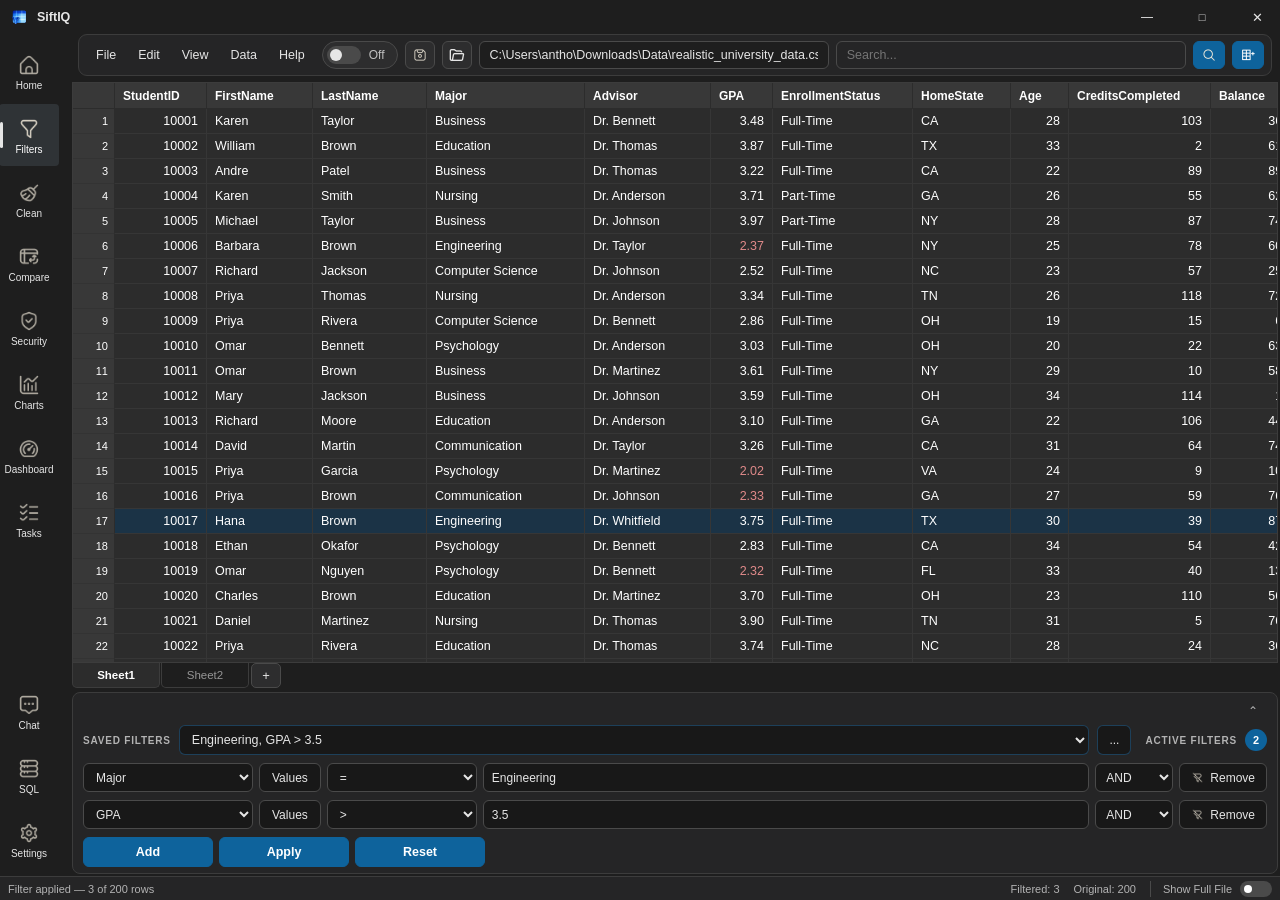
==== demo/index.html @ b126dd20 "Replace website with redesigned SiftIQ experience" ====
<!doctype html>
<html lang="en">
  <head>
    <meta charset="UTF-8" />
    <meta name="viewport" content="width=device-width, initial-scale=1.0" />
    <title>SiftIQ Live Workspace</title>
    <style>
      html, body { height: 100%; margin: 0; background: #0b0f14; color: #dbe8f4; font-family: "Segoe UI", Arial, sans-serif; }
      body { display: grid; place-items: center; }
      .loader { display: grid; justify-items: center; gap: 14px; }
      .loader span { width: 34px; height: 34px; border: 3px solid #28445f; border-top-color: #55a9ff; border-radius: 50%; animation: spin .8s linear infinite; }
      .loader p { margin: 0; color: #8fa6b9; font-size: 13px; }
      @keyframes spin { to { transform: rotate(360deg); } }
    </style>
  </head>
  <body>
    <div class="loader"><span></span><p>Loading SiftIQ workspace...</p></div>
    <script>
      (async () => {
        const files = Array.from({ length: 22 }, (_, index) => `parts/chunk-${String(index).padStart(2, "0")}.txt`);
        const chunks = await Promise.all(files.map(async (file) => {
          const response = await fetch(file);
          if (!response.ok) throw new Error(`Unable to load ${file}`);
          return response.text();
        }));
        const binary = atob(chunks.join(""));
        const bytes = Uint8Array.from(binary, (character) => character.charCodeAt(0));
        const html = new TextDecoder().decode(bytes);
        document.open();
        document.write(html);
        document.close();
      })().catch((error) => {
        document.body.innerHTML = `<p>Unable to load the product preview: ${error.message}</p>`;
      });
    </script>
  </body>
</html>
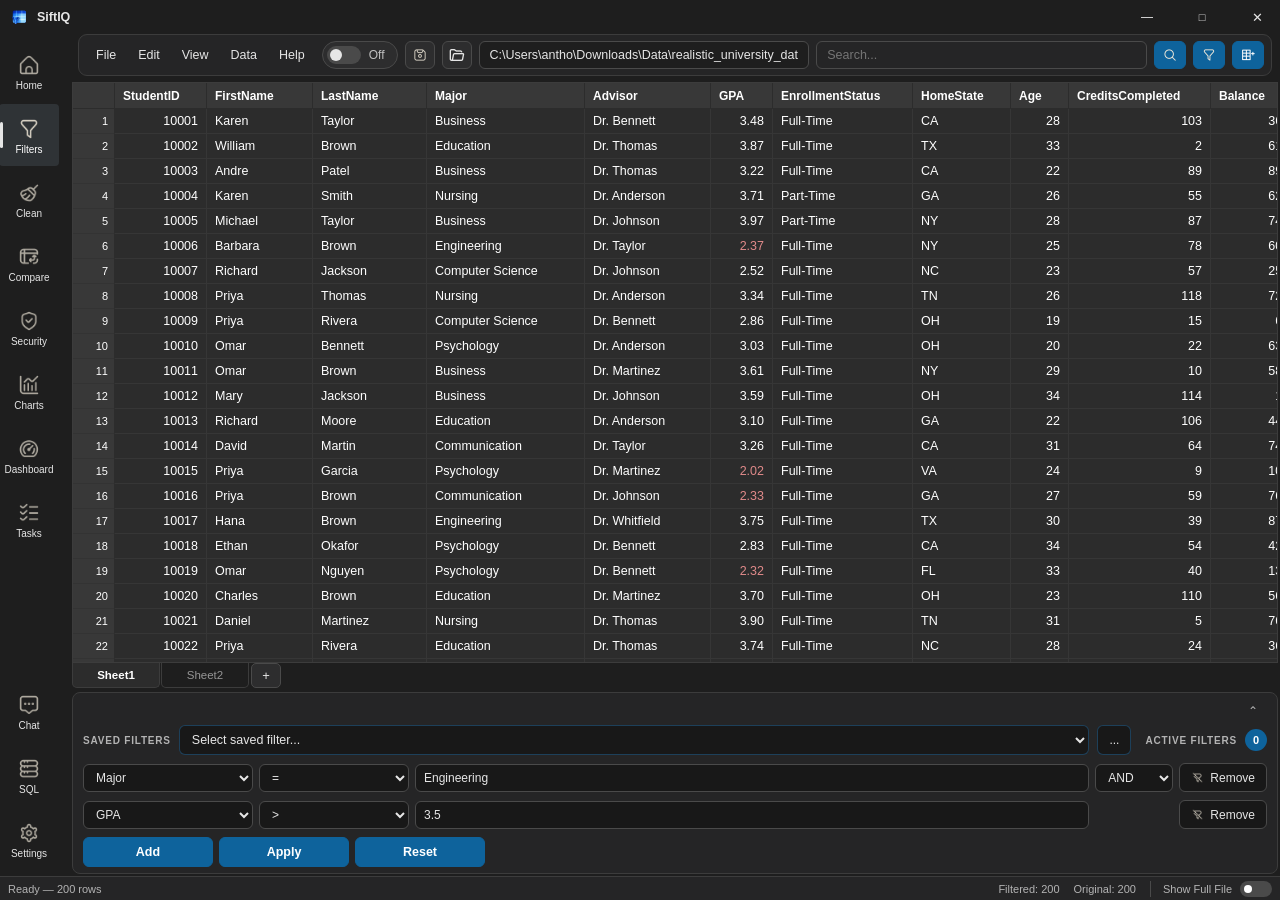
==== commit fc97a041: "Prevent stale live demo chunk caching" ====
--- a/demo/index.html
+++ b/demo/index.html
@@ -19,7 +19,7 @@
       (async () => {
         const files = Array.from({ length: 22 }, (_, index) => `parts/chunk-${String(index).padStart(2, "0")}.txt`);
         const chunks = await Promise.all(files.map(async (file) => {
-          const response = await fetch(file);
+          const response = await fetch(`${file}?v=65973ed1`, { cache: "no-store" });
           if (!response.ok) throw new Error(`Unable to load ${file}`);
           return response.text();
         }));
